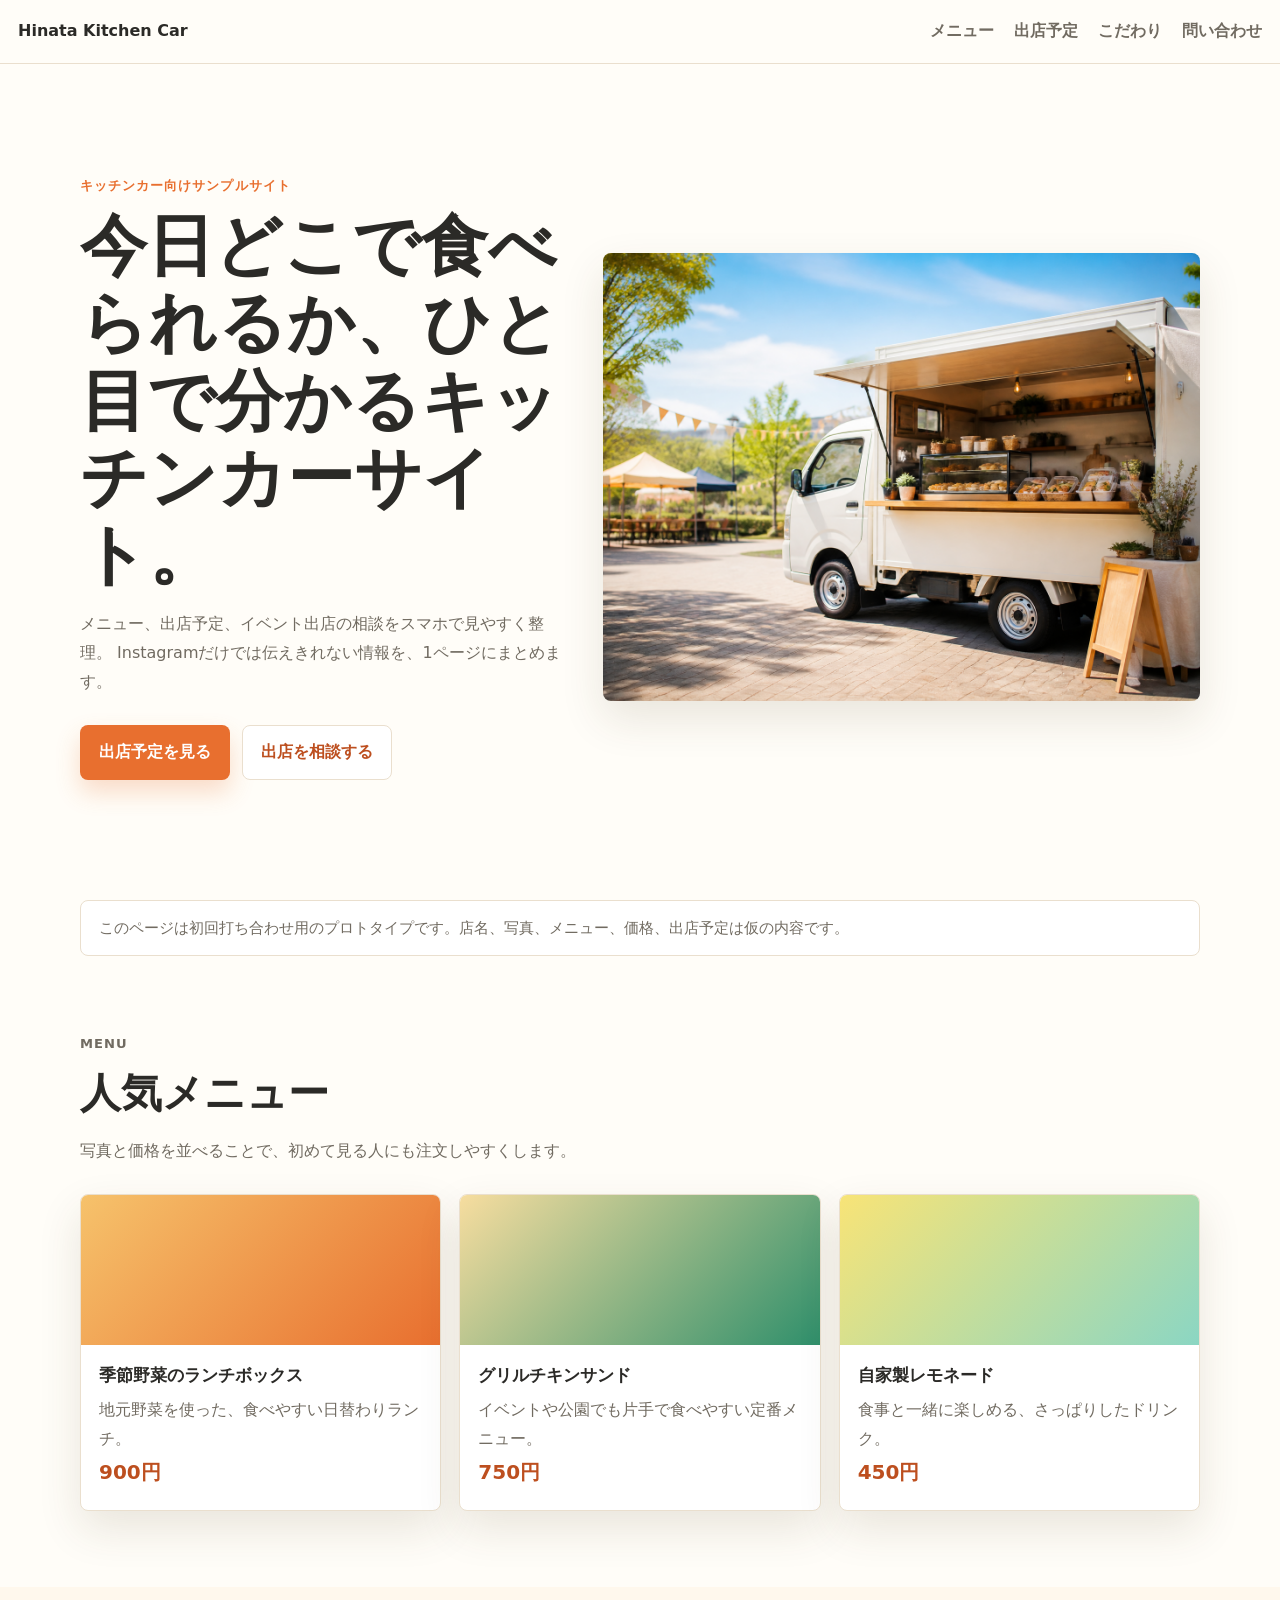
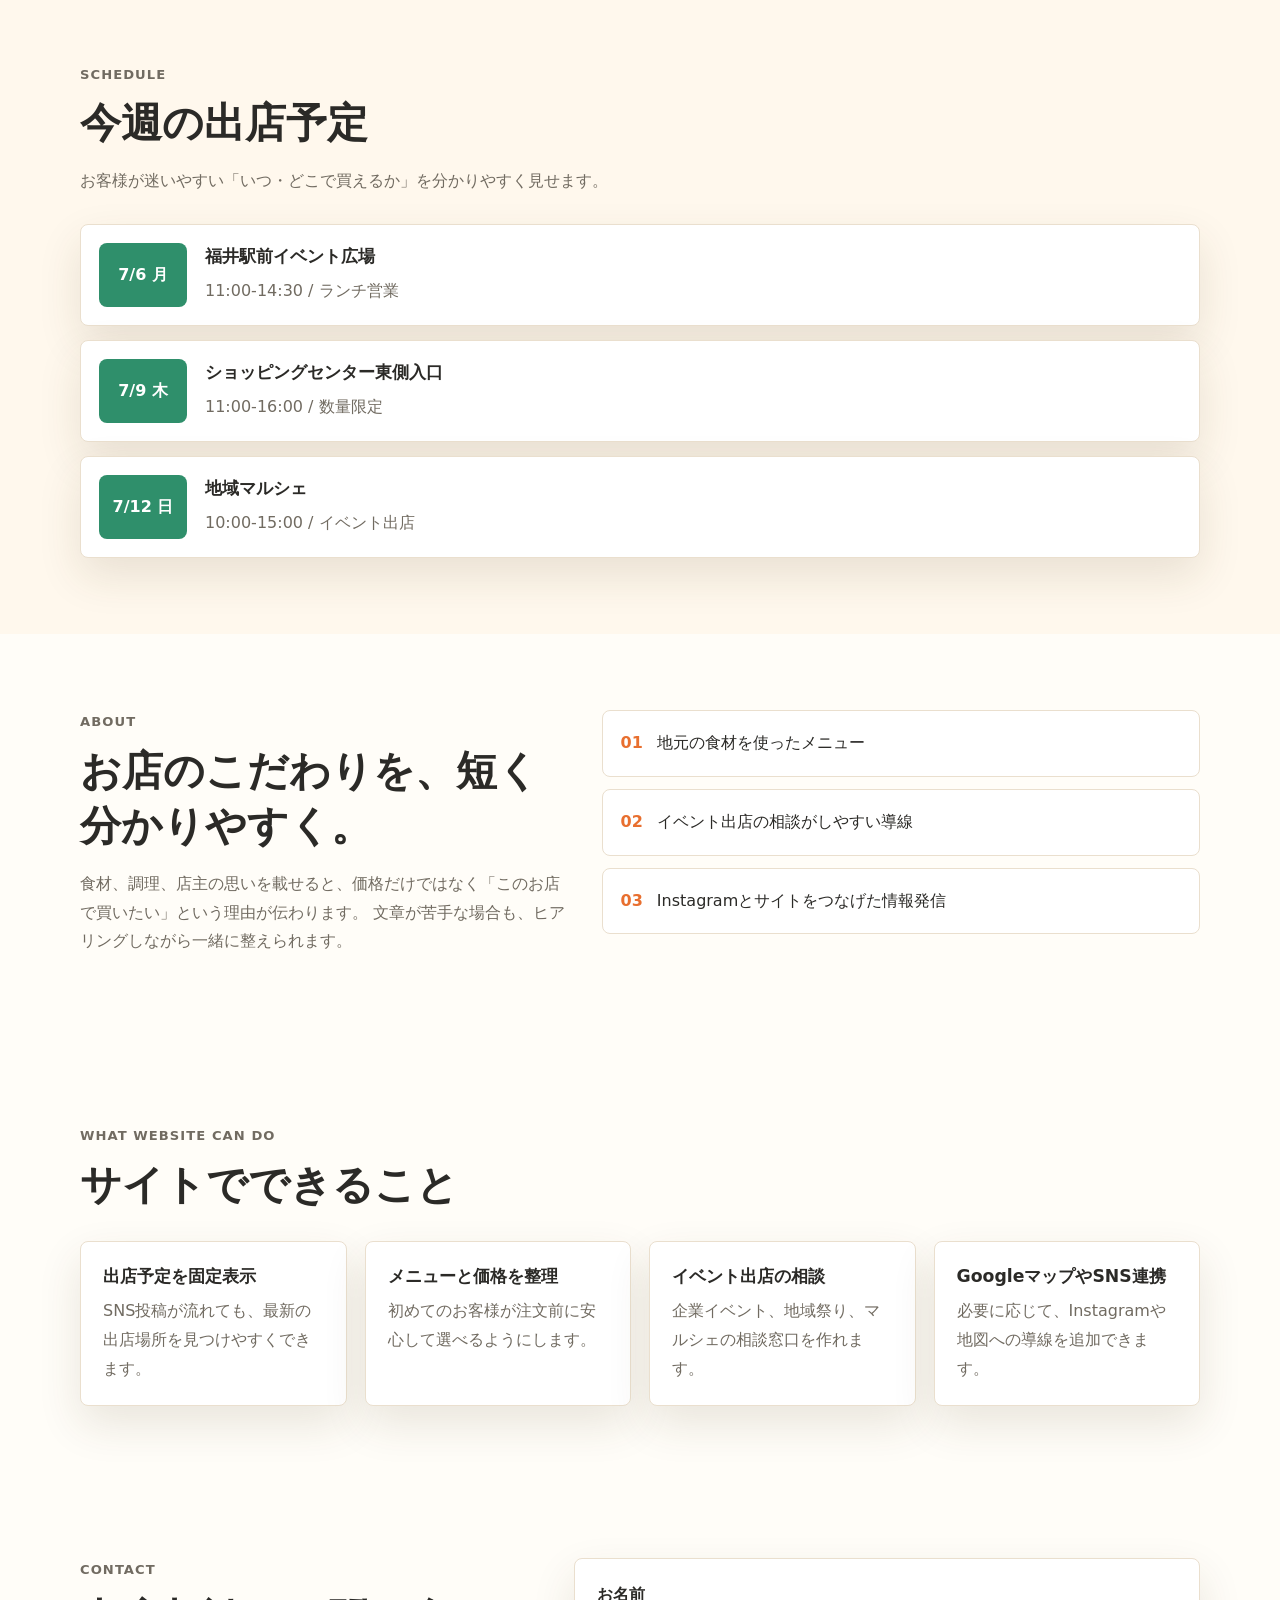
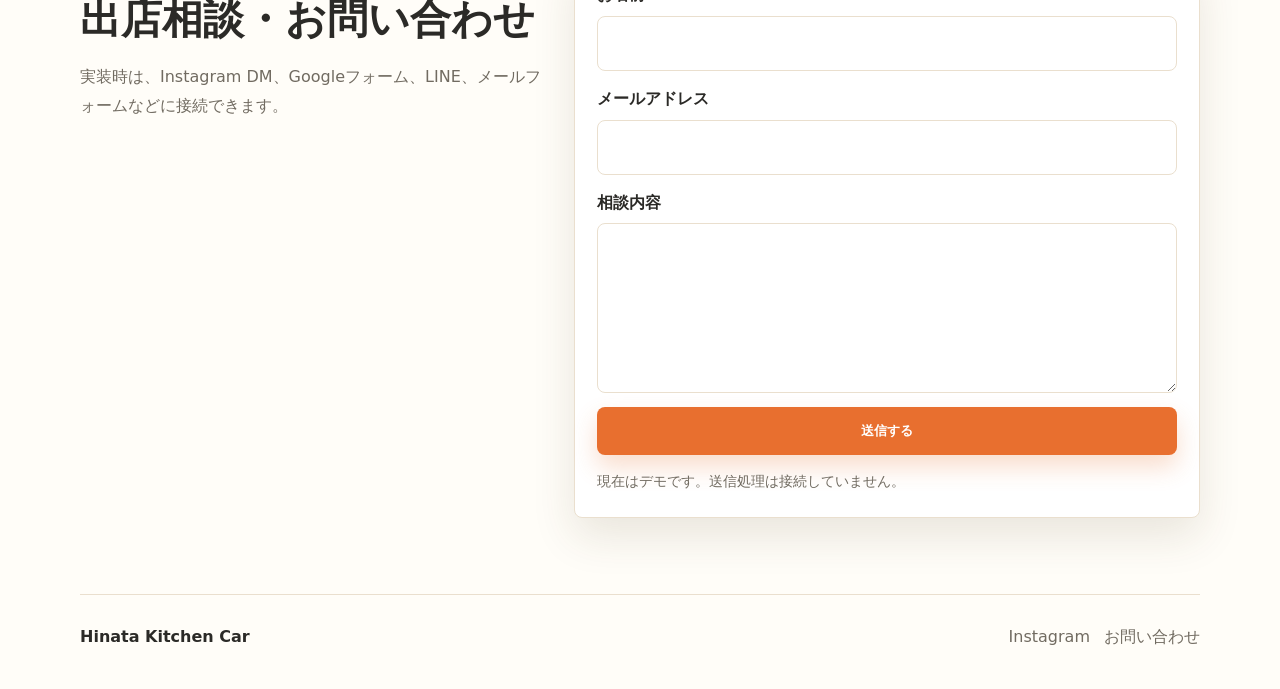
==== prototypes/kitchen-car/index.html @ 1fb0777e "Add kitchen car prototype and planning docs" ====
<!DOCTYPE html>
<html lang="ja">
<head>
  <meta charset="UTF-8">
  <meta name="viewport" content="width=device-width, initial-scale=1.0">
  <meta name="description" content="福井で出店するキッチンカー向けサンプルサイトです。メニュー、出店予定、問い合わせ導線を分かりやすく掲載します。">
  <meta property="og:title" content="Hinata Kitchen Car | サンプルサイト">
  <meta property="og:description" content="キッチンカー向けホームページのプロトタイプです。">
  <meta property="og:type" content="website">
  <meta property="og:image" content="assets/hero-kitchen-car.png">
  <title>Hinata Kitchen Car | キッチンカー サンプルサイト</title>
  <link rel="stylesheet" href="style.css">
</head>
<body>
  <header class="site-header">
    <a class="logo" href="#top">Hinata Kitchen Car</a>
    <button class="menu-button" type="button" aria-label="メニューを開く" aria-expanded="false">
      <span></span>
      <span></span>
      <span></span>
    </button>
    <nav class="site-nav" aria-label="サイト内メニュー">
      <a href="#menu">メニュー</a>
      <a href="#schedule">出店予定</a>
      <a href="#about">こだわり</a>
      <a href="#contact">問い合わせ</a>
    </nav>
  </header>

  <main id="top">
    <section class="hero">
      <div class="hero-copy">
        <p class="sample-label">キッチンカー向けサンプルサイト</p>
        <h1>今日どこで食べられるか、ひと目で分かるキッチンカーサイト。</h1>
        <p>
          メニュー、出店予定、イベント出店の相談をスマホで見やすく整理。
          Instagramだけでは伝えきれない情報を、1ページにまとめます。
        </p>
        <div class="hero-actions">
          <a class="button primary" href="#schedule">出店予定を見る</a>
          <a class="button secondary" href="#contact">出店を相談する</a>
        </div>
      </div>
      <img class="hero-image" src="assets/hero-kitchen-car.png" alt="地域イベントに出店するキッチンカーのサンプル画像">
    </section>

    <section class="notice">
      <p>このページは初回打ち合わせ用のプロトタイプです。店名、写真、メニュー、価格、出店予定は仮の内容です。</p>
    </section>

    <section id="menu" class="section">
      <div class="section-heading">
        <p class="eyebrow">Menu</p>
        <h2>人気メニュー</h2>
        <p>写真と価格を並べることで、初めて見る人にも注文しやすくします。</p>
      </div>
      <div class="menu-grid">
        <article class="menu-card">
          <div class="menu-photo rice"></div>
          <h3>季節野菜のランチボックス</h3>
          <p>地元野菜を使った、食べやすい日替わりランチ。</p>
          <strong>900円</strong>
        </article>
        <article class="menu-card">
          <div class="menu-photo sandwich"></div>
          <h3>グリルチキンサンド</h3>
          <p>イベントや公園でも片手で食べやすい定番メニュー。</p>
          <strong>750円</strong>
        </article>
        <article class="menu-card">
          <div class="menu-photo drink"></div>
          <h3>自家製レモネード</h3>
          <p>食事と一緒に楽しめる、さっぱりしたドリンク。</p>
          <strong>450円</strong>
        </article>
      </div>
    </section>

    <section id="schedule" class="section schedule-section">
      <div class="section-heading">
        <p class="eyebrow">Schedule</p>
        <h2>今週の出店予定</h2>
        <p>お客様が迷いやすい「いつ・どこで買えるか」を分かりやすく見せます。</p>
      </div>
      <div class="schedule-list">
        <article>
          <time datetime="2026-07-06">7/6 月</time>
          <div>
            <h3>福井駅前イベント広場</h3>
            <p>11:00-14:30 / ランチ営業</p>
          </div>
        </article>
        <article>
          <time datetime="2026-07-09">7/9 木</time>
          <div>
            <h3>ショッピングセンター東側入口</h3>
            <p>11:00-16:00 / 数量限定</p>
          </div>
        </article>
        <article>
          <time datetime="2026-07-12">7/12 日</time>
          <div>
            <h3>地域マルシェ</h3>
            <p>10:00-15:00 / イベント出店</p>
          </div>
        </article>
      </div>
    </section>

    <section id="about" class="section about-section">
      <div class="about-copy">
        <p class="eyebrow">About</p>
        <h2>お店のこだわりを、短く分かりやすく。</h2>
        <p>
          食材、調理、店主の思いを載せると、価格だけではなく「このお店で買いたい」という理由が伝わります。
          文章が苦手な場合も、ヒアリングしながら一緒に整えられます。
        </p>
      </div>
      <div class="point-list">
        <div><span>01</span><p>地元の食材を使ったメニュー</p></div>
        <div><span>02</span><p>イベント出店の相談がしやすい導線</p></div>
        <div><span>03</span><p>Instagramとサイトをつなげた情報発信</p></div>
      </div>
    </section>

    <section class="section use-section">
      <div class="section-heading">
        <p class="eyebrow">What Website Can Do</p>
        <h2>サイトでできること</h2>
      </div>
      <div class="use-grid">
        <article>
          <h3>出店予定を固定表示</h3>
          <p>SNS投稿が流れても、最新の出店場所を見つけやすくできます。</p>
        </article>
        <article>
          <h3>メニューと価格を整理</h3>
          <p>初めてのお客様が注文前に安心して選べるようにします。</p>
        </article>
        <article>
          <h3>イベント出店の相談</h3>
          <p>企業イベント、地域祭り、マルシェの相談窓口を作れます。</p>
        </article>
        <article>
          <h3>GoogleマップやSNS連携</h3>
          <p>必要に応じて、Instagramや地図への導線を追加できます。</p>
        </article>
      </div>
    </section>

    <section id="contact" class="section contact-section">
      <div>
        <p class="eyebrow">Contact</p>
        <h2>出店相談・お問い合わせ</h2>
        <p>実装時は、Instagram DM、Googleフォーム、LINE、メールフォームなどに接続できます。</p>
      </div>
      <form class="contact-form" action="#" method="post">
        <label>
          お名前
          <input type="text" name="name" required>
        </label>
        <label>
          メールアドレス
          <input type="email" name="email" required>
        </label>
        <label>
          相談内容
          <textarea name="message" rows="5" required></textarea>
        </label>
        <button class="button primary" type="submit">送信する</button>
        <p class="form-note">現在はデモです。送信処理は接続していません。</p>
      </form>
    </section>
  </main>

  <footer class="site-footer">
    <p>Hinata Kitchen Car</p>
    <div>
      <a href="#">Instagram</a>
      <a href="#contact">お問い合わせ</a>
    </div>
  </footer>

  <script src="main.js"></script>
</body>
</html>
---- prototypes/kitchen-car/style.css ----
:root {
  --color-main: #e86f2f;
  --color-main-dark: #bd4f1f;
  --color-green: #2f8f6b;
  --color-cream: #fff8ed;
  --color-bg: #fffdf8;
  --color-text: #2b2a27;
  --color-muted: #716b61;
  --color-border: #eadfce;
  --radius: 8px;
  --shadow: 0 18px 44px rgba(78, 56, 28, 0.12);
}

* {
  box-sizing: border-box;
}

html {
  scroll-behavior: smooth;
}

body {
  margin: 0;
  color: var(--color-text);
  font-family: system-ui, -apple-system, BlinkMacSystemFont, "Segoe UI", sans-serif;
  line-height: 1.8;
  background: var(--color-bg);
}

a {
  color: inherit;
  text-decoration: none;
}

.site-header {
  position: sticky;
  top: 0;
  z-index: 10;
  display: flex;
  min-height: 64px;
  align-items: center;
  justify-content: space-between;
  padding: 0 18px;
  background: rgba(255, 253, 248, 0.94);
  border-bottom: 1px solid var(--color-border);
  backdrop-filter: blur(12px);
}

.logo {
  font-weight: 800;
}

.site-nav {
  display: flex;
  gap: 20px;
  color: var(--color-muted);
  font-weight: 700;
}

.menu-button {
  display: none;
  width: 44px;
  height: 44px;
  border: 1px solid var(--color-border);
  border-radius: var(--radius);
  background: #fff;
}

.menu-button span {
  display: block;
  width: 18px;
  height: 2px;
  margin: 4px auto;
  background: var(--color-text);
}

.hero,
.section,
.notice,
.site-footer {
  width: min(1120px, calc(100% - 28px));
  margin: 0 auto;
}

.hero {
  display: grid;
  grid-template-columns: minmax(0, 0.9fr) minmax(320px, 1.1fr);
  gap: 34px;
  align-items: center;
  min-height: calc(100vh - 64px);
  padding: 42px 0 52px;
}

.sample-label,
.eyebrow {
  margin: 0 0 10px;
  color: var(--color-main);
  font-size: 0.82rem;
  font-weight: 800;
  letter-spacing: 0.08em;
  text-transform: uppercase;
}

h1,
h2,
h3,
p {
  overflow-wrap: anywhere;
}

h1 {
  margin: 0;
  font-size: clamp(2.15rem, 8vw, 4.2rem);
  line-height: 1.15;
}

h2 {
  margin: 0;
  font-size: clamp(1.7rem, 5vw, 2.55rem);
  line-height: 1.35;
}

h3 {
  margin: 0 0 8px;
  font-size: 1.08rem;
  line-height: 1.45;
}

.hero-copy p:not(.sample-label),
.section-heading p,
.about-copy p,
.contact-section p,
.form-note {
  color: var(--color-muted);
}

.hero-actions {
  display: flex;
  flex-wrap: wrap;
  gap: 12px;
  margin-top: 28px;
}

.button {
  display: inline-flex;
  min-height: 48px;
  align-items: center;
  justify-content: center;
  padding: 12px 18px;
  border: 1px solid transparent;
  border-radius: var(--radius);
  font-weight: 800;
  cursor: pointer;
}

.button.primary {
  color: #fff;
  background: var(--color-main);
  box-shadow: 0 12px 24px rgba(232, 111, 47, 0.24);
}

.button.secondary {
  color: var(--color-main-dark);
  background: #fff;
  border-color: var(--color-border);
}

.hero-image {
  display: block;
  width: 100%;
  aspect-ratio: 4 / 3;
  object-fit: cover;
  border-radius: var(--radius);
  box-shadow: var(--shadow);
}

.notice {
  padding: 14px 18px;
  background: #fff;
  border: 1px solid var(--color-border);
  border-radius: var(--radius);
}

.notice p {
  margin: 0;
  color: var(--color-muted);
  font-size: 0.92rem;
}

.section {
  padding: 76px 0;
}

.section-heading {
  max-width: 680px;
  margin-bottom: 28px;
}

.menu-grid,
.use-grid {
  display: grid;
  grid-template-columns: repeat(3, 1fr);
  gap: 18px;
}

.menu-card,
.schedule-list article,
.use-grid article,
.contact-form {
  background: #fff;
  border: 1px solid var(--color-border);
  border-radius: var(--radius);
  box-shadow: var(--shadow);
}

.menu-card {
  overflow: hidden;
}

.menu-card h3,
.menu-card p,
.menu-card strong {
  display: block;
  padding: 0 18px;
}

.menu-card h3 {
  margin-top: 18px;
}

.menu-card p {
  margin: 0;
  color: var(--color-muted);
}

.menu-card strong {
  padding-bottom: 20px;
  color: var(--color-main-dark);
  font-size: 1.25rem;
}

.menu-photo {
  min-height: 150px;
  background: linear-gradient(135deg, #f6c26b, #e86f2f);
}

.menu-photo.sandwich {
  background: linear-gradient(135deg, #f7dd9f, #2f8f6b);
}

.menu-photo.drink {
  background: linear-gradient(135deg, #f8e477, #8bd6c3);
}

.schedule-section {
  width: 100%;
  padding-right: max(14px, calc((100% - 1120px) / 2));
  padding-left: max(14px, calc((100% - 1120px) / 2));
  background: var(--color-cream);
}

.schedule-list {
  display: grid;
  gap: 14px;
}

.schedule-list article {
  display: grid;
  grid-template-columns: 88px 1fr;
  gap: 18px;
  align-items: center;
  padding: 18px;
}

.schedule-list time {
  display: grid;
  min-height: 64px;
  place-items: center;
  color: #fff;
  background: var(--color-green);
  border-radius: var(--radius);
  font-weight: 800;
}

.schedule-list p {
  margin: 0;
  color: var(--color-muted);
}

.about-section {
  display: grid;
  grid-template-columns: 0.9fr 1.1fr;
  gap: 32px;
  align-items: start;
}

.point-list {
  display: grid;
  gap: 12px;
}

.point-list div {
  display: flex;
  gap: 14px;
  padding: 18px;
  background: #fff;
  border: 1px solid var(--color-border);
  border-radius: var(--radius);
}

.point-list span {
  color: var(--color-main);
  font-weight: 800;
}

.point-list p {
  margin: 0;
}

.use-grid {
  grid-template-columns: repeat(4, 1fr);
}

.use-grid article {
  padding: 22px;
}

.use-grid p {
  margin: 0;
  color: var(--color-muted);
}

.contact-section {
  display: grid;
  grid-template-columns: 0.85fr 1.15fr;
  gap: 32px;
  align-items: start;
}

.contact-form {
  display: grid;
  gap: 14px;
  padding: 22px;
}

.contact-form label {
  display: grid;
  gap: 6px;
  font-weight: 800;
}

.contact-form input,
.contact-form textarea {
  width: 100%;
  border: 1px solid var(--color-border);
  padding: 12px;
  border-radius: var(--radius);
  font: inherit;
}

.form-note {
  margin: 0;
  font-size: 0.88rem;
}

.site-footer {
  display: flex;
  align-items: center;
  justify-content: space-between;
  gap: 18px;
  padding: 28px 0 38px;
  border-top: 1px solid var(--color-border);
}

.site-footer p {
  margin: 0;
  font-weight: 800;
}

.site-footer div {
  display: flex;
  gap: 14px;
  color: var(--color-muted);
}

@media (max-width: 860px) {
  .hero,
  .about-section,
  .contact-section {
    grid-template-columns: 1fr;
  }

  .menu-grid,
  .use-grid {
    grid-template-columns: repeat(2, 1fr);
  }
}

@media (max-width: 640px) {
  .menu-button {
    display: block;
  }

  .site-nav {
    position: fixed;
    top: 64px;
    right: 12px;
    left: 12px;
    display: none;
    flex-direction: column;
    padding: 16px;
    background: #fff;
    border: 1px solid var(--color-border);
    border-radius: var(--radius);
    box-shadow: var(--shadow);
  }

  .site-nav.is-open {
    display: flex;
  }

  .hero {
    min-height: auto;
    padding-top: 30px;
  }

  .hero-actions,
  .button {
    width: 100%;
  }

  .menu-grid,
  .use-grid {
    grid-template-columns: 1fr;
  }

  .schedule-list article {
    grid-template-columns: 1fr;
  }

  .site-footer {
    align-items: flex-start;
    flex-direction: column;
  }
}
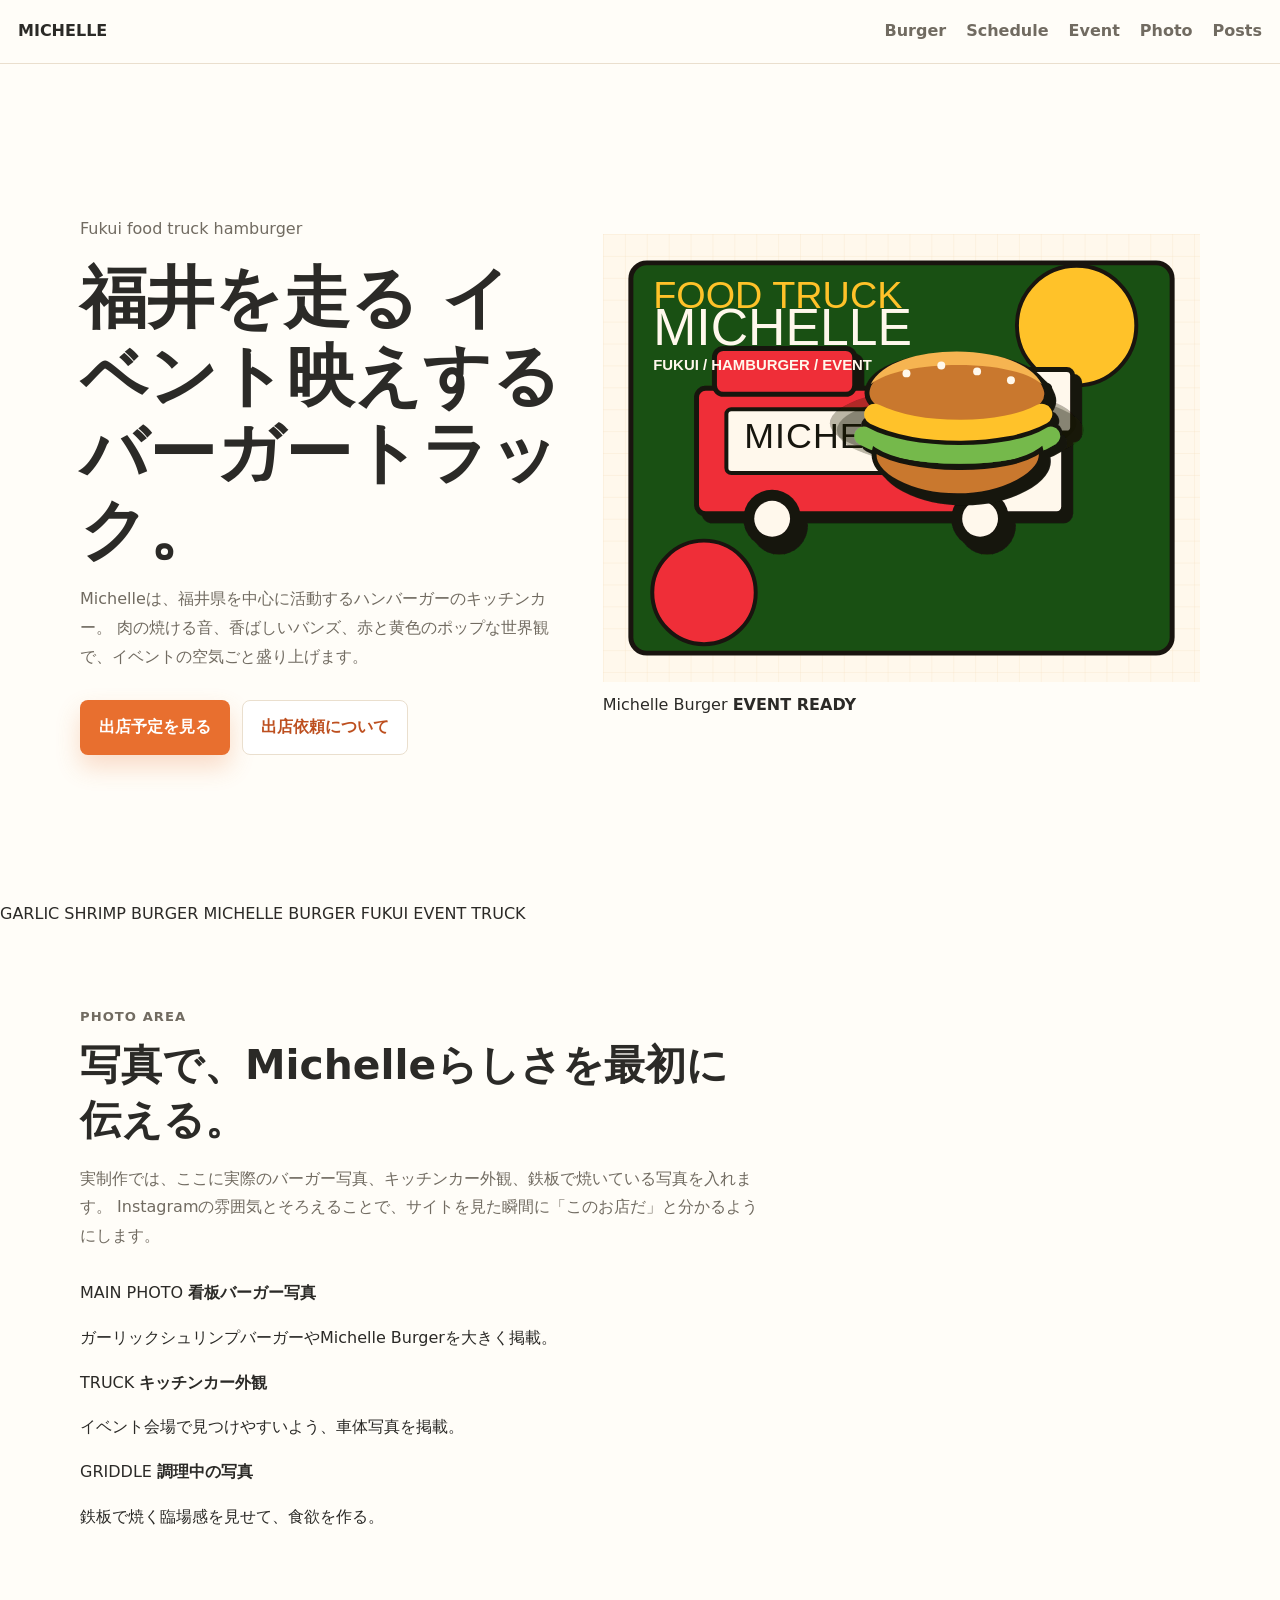
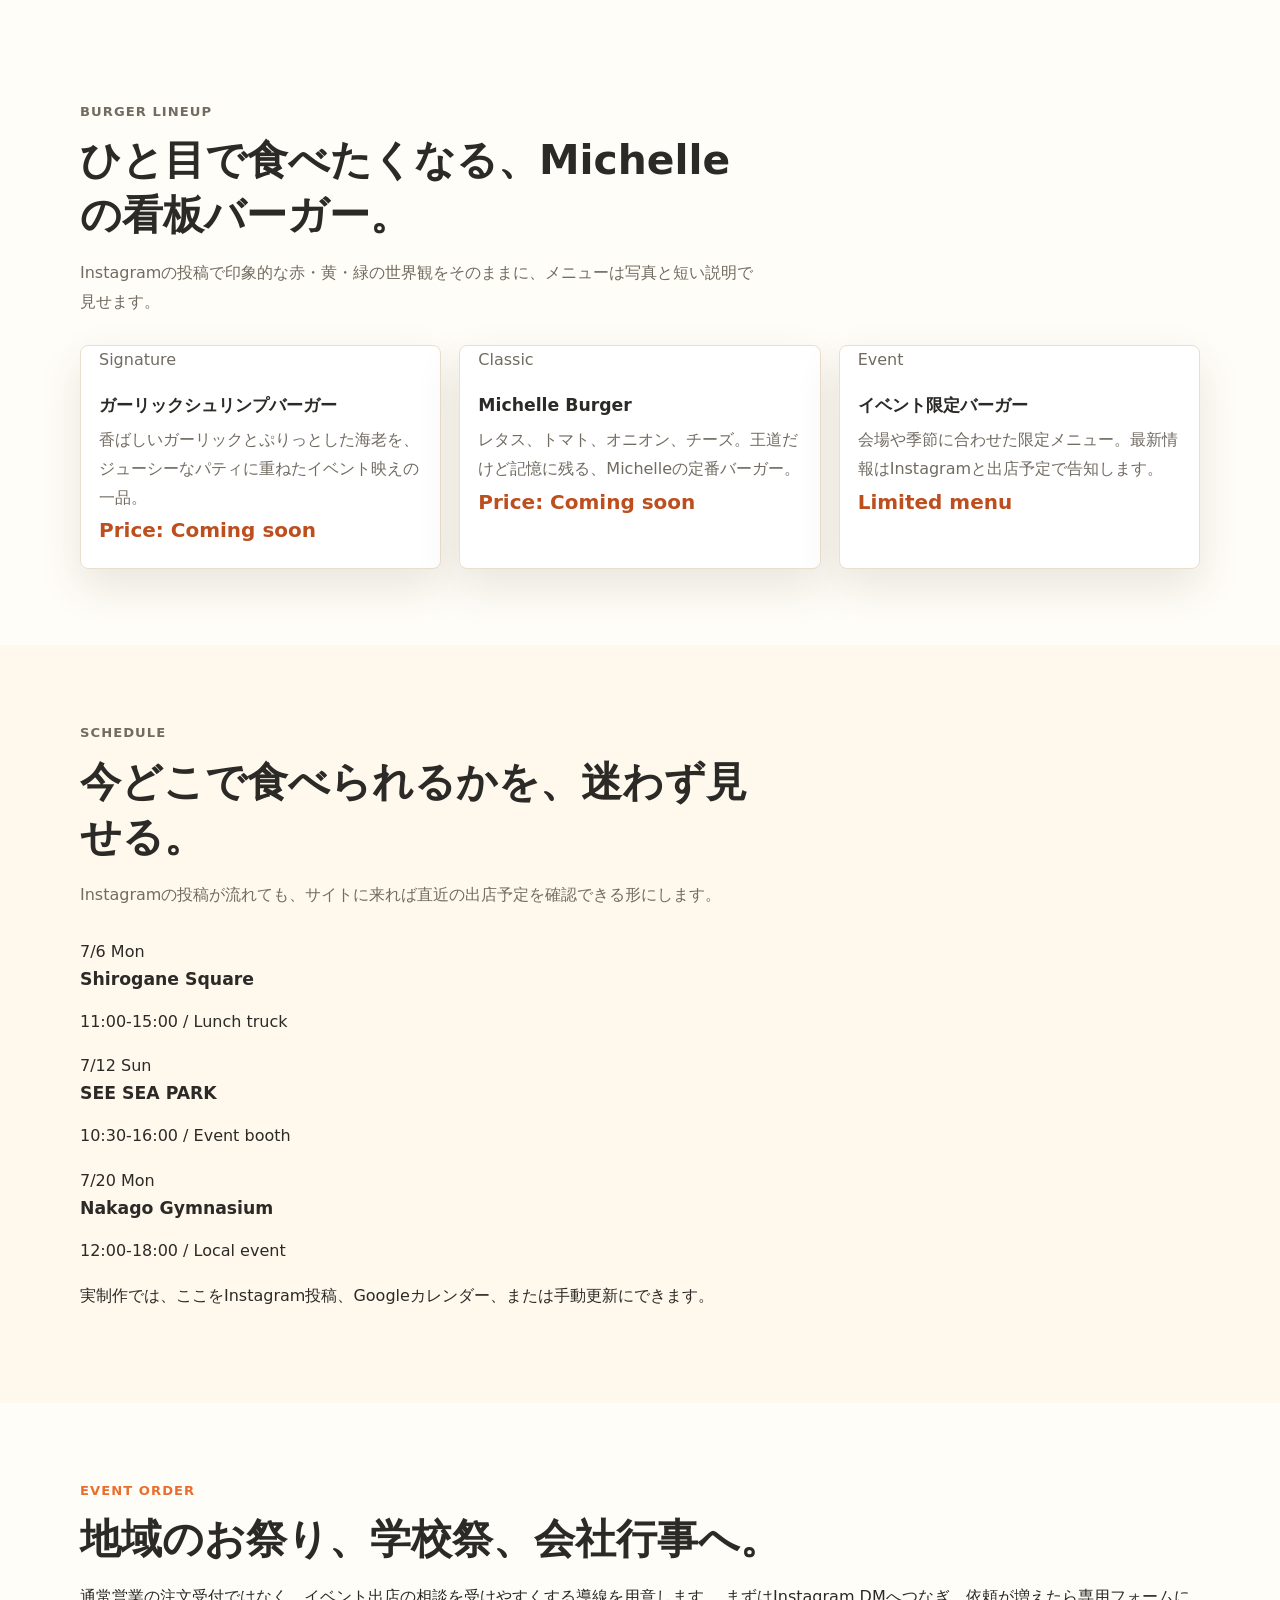
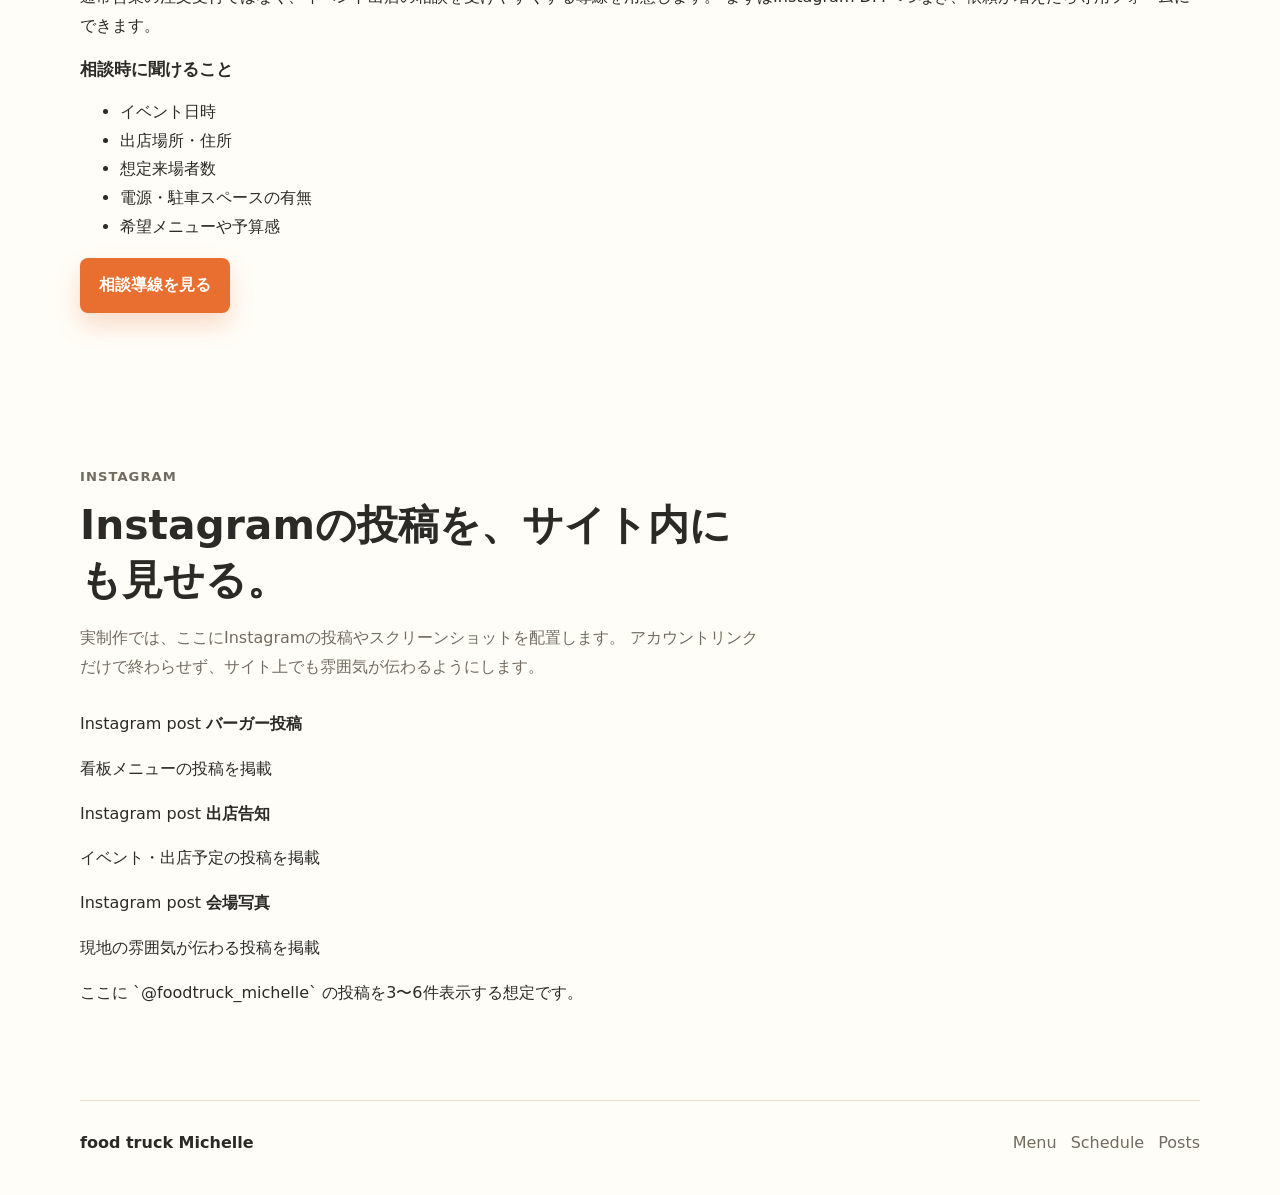
==== commit e24c01ff: "Refine Michelle prototype and planning docs" ====
--- a/prototypes/kitchen-car/index.html
+++ b/prototypes/kitchen-car/index.html
@@ -3,75 +3,122 @@
 <head>
   <meta charset="UTF-8">
   <meta name="viewport" content="width=device-width, initial-scale=1.0">
-  <meta name="description" content="福井で出店するキッチンカー向けサンプルサイトです。メニュー、出店予定、問い合わせ導線を分かりやすく掲載します。">
-  <meta property="og:title" content="Hinata Kitchen Car | サンプルサイト">
-  <meta property="og:description" content="キッチンカー向けホームページのプロトタイプです。">
+  <meta name="description" content="福井県を中心に活動するハンバーガーキッチンカー food truck Michelle のプロトタイプサイトです。メニュー、出店予定、イベント出店相談を分かりやすく掲載します。">
+  <meta property="og:title" content="food truck Michelle | 福井のハンバーガーキッチンカー">
+  <meta property="og:description" content="福井県を中心に活動するハンバーガーキッチンカー Michelle のサンプルサイトです。">
   <meta property="og:type" content="website">
-  <meta property="og:image" content="assets/hero-kitchen-car.png">
-  <title>Hinata Kitchen Car | キッチンカー サンプルサイト</title>
+  <meta property="og:image" content="assets/michelle-hero.svg">
+  <title>food truck Michelle | 福井のハンバーガーキッチンカー</title>
   <link rel="stylesheet" href="style.css">
 </head>
 <body>
   <header class="site-header">
-    <a class="logo" href="#top">Hinata Kitchen Car</a>
+    <a class="logo" href="#top" aria-label="food truck Michelle トップへ">MICHELLE</a>
     <button class="menu-button" type="button" aria-label="メニューを開く" aria-expanded="false">
       <span></span>
       <span></span>
       <span></span>
     </button>
     <nav class="site-nav" aria-label="サイト内メニュー">
-      <a href="#menu">メニュー</a>
-      <a href="#schedule">出店予定</a>
-      <a href="#about">こだわり</a>
-      <a href="#contact">問い合わせ</a>
+      <a href="#menu">Burger</a>
+      <a href="#schedule">Schedule</a>
+      <a href="#event">Event</a>
+      <a href="#photos">Photo</a>
+      <a href="#instagram">Posts</a>
     </nav>
   </header>
 
   <main id="top">
     <section class="hero">
       <div class="hero-copy">
-        <p class="sample-label">キッチンカー向けサンプルサイト</p>
-        <h1>今日どこで食べられるか、ひと目で分かるキッチンカーサイト。</h1>
-        <p>
-          メニュー、出店予定、イベント出店の相談をスマホで見やすく整理。
-          Instagramだけでは伝えきれない情報を、1ページにまとめます。
+        <p class="tagline">Fukui food truck hamburger</p>
+        <h1>
+          <span>福井を走る</span>
+          <span>イベント映えする</span>
+          <span>バーガートラック。</span>
+        </h1>
+        <p class="lead">
+          Michelleは、福井県を中心に活動するハンバーガーのキッチンカー。
+          肉の焼ける音、香ばしいバンズ、赤と黄色のポップな世界観で、イベントの空気ごと盛り上げます。
         </p>
         <div class="hero-actions">
           <a class="button primary" href="#schedule">出店予定を見る</a>
-          <a class="button secondary" href="#contact">出店を相談する</a>
-        </div>
-      </div>
-      <img class="hero-image" src="assets/hero-kitchen-car.png" alt="地域イベントに出店するキッチンカーのサンプル画像">
-    </section>
-
-    <section class="notice">
-      <p>このページは初回打ち合わせ用のプロトタイプです。店名、写真、メニュー、価格、出店予定は仮の内容です。</p>
-    </section>
-
-    <section id="menu" class="section">
-      <div class="section-heading">
-        <p class="eyebrow">Menu</p>
-        <h2>人気メニュー</h2>
-        <p>写真と価格を並べることで、初めて見る人にも注文しやすくします。</p>
+          <a class="button secondary" href="#event">出店依頼について</a>
+        </div>
+      </div>
+      <div class="hero-visual">
+        <img src="assets/michelle-hero.svg" alt="Michelleのハンバーガーとキッチンカーをイメージしたビジュアル">
+        <div class="hero-badge">
+          <span>Michelle Burger</span>
+          <strong>EVENT READY</strong>
+        </div>
+      </div>
+    </section>
+
+    <section class="brand-strip" aria-label="Michelleの特徴">
+      <span>GARLIC SHRIMP BURGER</span>
+      <span>MICHELLE BURGER</span>
+      <span>FUKUI EVENT TRUCK</span>
+    </section>
+
+    <section id="photos" class="section photo-section">
+      <div class="section-heading split-heading">
+        <div>
+          <p class="eyebrow">Photo Area</p>
+          <h2>写真で、Michelleらしさを最初に伝える。</h2>
+        </div>
+        <p>
+          実制作では、ここに実際のバーガー写真、キッチンカー外観、鉄板で焼いている写真を入れます。
+          Instagramの雰囲気とそろえることで、サイトを見た瞬間に「このお店だ」と分かるようにします。
+        </p>
+      </div>
+      <div class="photo-grid">
+        <article class="photo-tile photo-main">
+          <span>MAIN PHOTO</span>
+          <strong>看板バーガー写真</strong>
+          <p>ガーリックシュリンプバーガーやMichelle Burgerを大きく掲載。</p>
+        </article>
+        <article class="photo-tile">
+          <span>TRUCK</span>
+          <strong>キッチンカー外観</strong>
+          <p>イベント会場で見つけやすいよう、車体写真を掲載。</p>
+        </article>
+        <article class="photo-tile">
+          <span>GRIDDLE</span>
+          <strong>調理中の写真</strong>
+          <p>鉄板で焼く臨場感を見せて、食欲を作る。</p>
+        </article>
+      </div>
+    </section>
+
+    <section id="menu" class="section menu-section">
+      <div class="section-heading split-heading">
+        <div>
+          <p class="eyebrow">Burger Lineup</p>
+          <h2>ひと目で食べたくなる、Michelleの看板バーガー。</h2>
+        </div>
+        <p>
+          Instagramの投稿で印象的な赤・黄・緑の世界観をそのままに、メニューは写真と短い説明で見せます。
+        </p>
       </div>
       <div class="menu-grid">
-        <article class="menu-card">
-          <div class="menu-photo rice"></div>
-          <h3>季節野菜のランチボックス</h3>
-          <p>地元野菜を使った、食べやすい日替わりランチ。</p>
-          <strong>900円</strong>
-        </article>
-        <article class="menu-card">
-          <div class="menu-photo sandwich"></div>
-          <h3>グリルチキンサンド</h3>
-          <p>イベントや公園でも片手で食べやすい定番メニュー。</p>
-          <strong>750円</strong>
-        </article>
-        <article class="menu-card">
-          <div class="menu-photo drink"></div>
-          <h3>自家製レモネード</h3>
-          <p>食事と一緒に楽しめる、さっぱりしたドリンク。</p>
-          <strong>450円</strong>
+        <article class="menu-card feature-card red-card">
+          <p class="menu-label">Signature</p>
+          <h3>ガーリックシュリンプバーガー</h3>
+          <p>香ばしいガーリックとぷりっとした海老を、ジューシーなパティに重ねたイベント映えの一品。</p>
+          <strong>Price: Coming soon</strong>
+        </article>
+        <article class="menu-card cream-card">
+          <p class="menu-label">Classic</p>
+          <h3>Michelle Burger</h3>
+          <p>レタス、トマト、オニオン、チーズ。王道だけど記憶に残る、Michelleの定番バーガー。</p>
+          <strong>Price: Coming soon</strong>
+        </article>
+        <article class="menu-card green-card">
+          <p class="menu-label">Event</p>
+          <h3>イベント限定バーガー</h3>
+          <p>会場や季節に合わせた限定メニュー。最新情報はInstagramと出店予定で告知します。</p>
+          <strong>Limited menu</strong>
         </article>
       </div>
     </section>
@@ -79,105 +126,93 @@
     <section id="schedule" class="section schedule-section">
       <div class="section-heading">
         <p class="eyebrow">Schedule</p>
-        <h2>今週の出店予定</h2>
-        <p>お客様が迷いやすい「いつ・どこで買えるか」を分かりやすく見せます。</p>
-      </div>
-      <div class="schedule-list">
+        <h2>今どこで食べられるかを、迷わず見せる。</h2>
+        <p>Instagramの投稿が流れても、サイトに来れば直近の出店予定を確認できる形にします。</p>
+      </div>
+      <div class="schedule-board">
         <article>
-          <time datetime="2026-07-06">7/6 月</time>
+          <time datetime="2026-07-06">7/6 Mon</time>
           <div>
-            <h3>福井駅前イベント広場</h3>
-            <p>11:00-14:30 / ランチ営業</p>
+            <h3>Shirogane Square</h3>
+            <p>11:00-15:00 / Lunch truck</p>
           </div>
         </article>
         <article>
-          <time datetime="2026-07-09">7/9 木</time>
+          <time datetime="2026-07-12">7/12 Sun</time>
           <div>
-            <h3>ショッピングセンター東側入口</h3>
-            <p>11:00-16:00 / 数量限定</p>
+            <h3>SEE SEA PARK</h3>
+            <p>10:30-16:00 / Event booth</p>
           </div>
         </article>
         <article>
-          <time datetime="2026-07-12">7/12 日</time>
+          <time datetime="2026-07-20">7/20 Mon</time>
           <div>
-            <h3>地域マルシェ</h3>
-            <p>10:00-15:00 / イベント出店</p>
+            <h3>Nakago Gymnasium</h3>
+            <p>12:00-18:00 / Local event</p>
           </div>
         </article>
       </div>
-    </section>
-
-    <section id="about" class="section about-section">
-      <div class="about-copy">
-        <p class="eyebrow">About</p>
-        <h2>お店のこだわりを、短く分かりやすく。</h2>
-        <p>
-          食材、調理、店主の思いを載せると、価格だけではなく「このお店で買いたい」という理由が伝わります。
-          文章が苦手な場合も、ヒアリングしながら一緒に整えられます。
-        </p>
-      </div>
-      <div class="point-list">
-        <div><span>01</span><p>地元の食材を使ったメニュー</p></div>
-        <div><span>02</span><p>イベント出店の相談がしやすい導線</p></div>
-        <div><span>03</span><p>Instagramとサイトをつなげた情報発信</p></div>
-      </div>
-    </section>
-
-    <section class="section use-section">
+      <p class="schedule-note">実制作では、ここをInstagram投稿、Googleカレンダー、または手動更新にできます。</p>
+    </section>
+
+    <section id="event" class="section event-section">
+      <div class="event-copy">
+        <p class="eyebrow">Event Order</p>
+        <h2>地域のお祭り、学校祭、会社行事へ。</h2>
+        <p>
+          通常営業の注文受付ではなく、イベント出店の相談を受けやすくする導線を用意します。
+          まずはInstagram DMへつなぎ、依頼が増えたら専用フォームにできます。
+        </p>
+      </div>
+      <div class="event-panel">
+        <h3>相談時に聞けること</h3>
+        <ul>
+          <li>イベント日時</li>
+          <li>出店場所・住所</li>
+          <li>想定来場者数</li>
+          <li>電源・駐車スペースの有無</li>
+          <li>希望メニューや予算感</li>
+        </ul>
+        <a class="button primary" href="#instagram">相談導線を見る</a>
+      </div>
+    </section>
+
+    <section id="instagram" class="section instagram-section">
       <div class="section-heading">
-        <p class="eyebrow">What Website Can Do</p>
-        <h2>サイトでできること</h2>
-      </div>
-      <div class="use-grid">
-        <article>
-          <h3>出店予定を固定表示</h3>
-          <p>SNS投稿が流れても、最新の出店場所を見つけやすくできます。</p>
-        </article>
-        <article>
-          <h3>メニューと価格を整理</h3>
-          <p>初めてのお客様が注文前に安心して選べるようにします。</p>
-        </article>
-        <article>
-          <h3>イベント出店の相談</h3>
-          <p>企業イベント、地域祭り、マルシェの相談窓口を作れます。</p>
-        </article>
-        <article>
-          <h3>GoogleマップやSNS連携</h3>
-          <p>必要に応じて、Instagramや地図への導線を追加できます。</p>
-        </article>
-      </div>
-    </section>
-
-    <section id="contact" class="section contact-section">
-      <div>
-        <p class="eyebrow">Contact</p>
-        <h2>出店相談・お問い合わせ</h2>
-        <p>実装時は、Instagram DM、Googleフォーム、LINE、メールフォームなどに接続できます。</p>
-      </div>
-      <form class="contact-form" action="#" method="post">
-        <label>
-          お名前
-          <input type="text" name="name" required>
-        </label>
-        <label>
-          メールアドレス
-          <input type="email" name="email" required>
-        </label>
-        <label>
-          相談内容
-          <textarea name="message" rows="5" required></textarea>
-        </label>
-        <button class="button primary" type="submit">送信する</button>
-        <p class="form-note">現在はデモです。送信処理は接続していません。</p>
-      </form>
+        <p class="eyebrow">Instagram</p>
+        <h2>Instagramの投稿を、サイト内にも見せる。</h2>
+        <p>
+          実制作では、ここにInstagramの投稿やスクリーンショットを配置します。
+          アカウントリンクだけで終わらせず、サイト上でも雰囲気が伝わるようにします。
+        </p>
+      </div>
+      <div class="instagram-grid">
+        <article class="insta-card red-card">
+          <span>Instagram post</span>
+          <strong>バーガー投稿</strong>
+          <p>看板メニューの投稿を掲載</p>
+        </article>
+        <article class="insta-card cream-card">
+          <span>Instagram post</span>
+          <strong>出店告知</strong>
+          <p>イベント・出店予定の投稿を掲載</p>
+        </article>
+        <article class="insta-card yellow-card">
+          <span>Instagram post</span>
+          <strong>会場写真</strong>
+          <p>現地の雰囲気が伝わる投稿を掲載</p>
+        </article>
+      </div>
+      <p class="embed-note">ここに `@foodtruck_michelle` の投稿を3〜6件表示する想定です。</p>
     </section>
   </main>
 
   <footer class="site-footer">
-    <p>Hinata Kitchen Car</p>
+    <p>food truck Michelle</p>
     <div>
-      <a href="#">Instagram</a>
-      <a href="#contact">お問い合わせ</a>
+      <a href="#menu">Menu</a>
+      <a href="#schedule">Schedule</a>
+      <a href="#instagram">Posts</a>
     </div>
   </footer>
 
